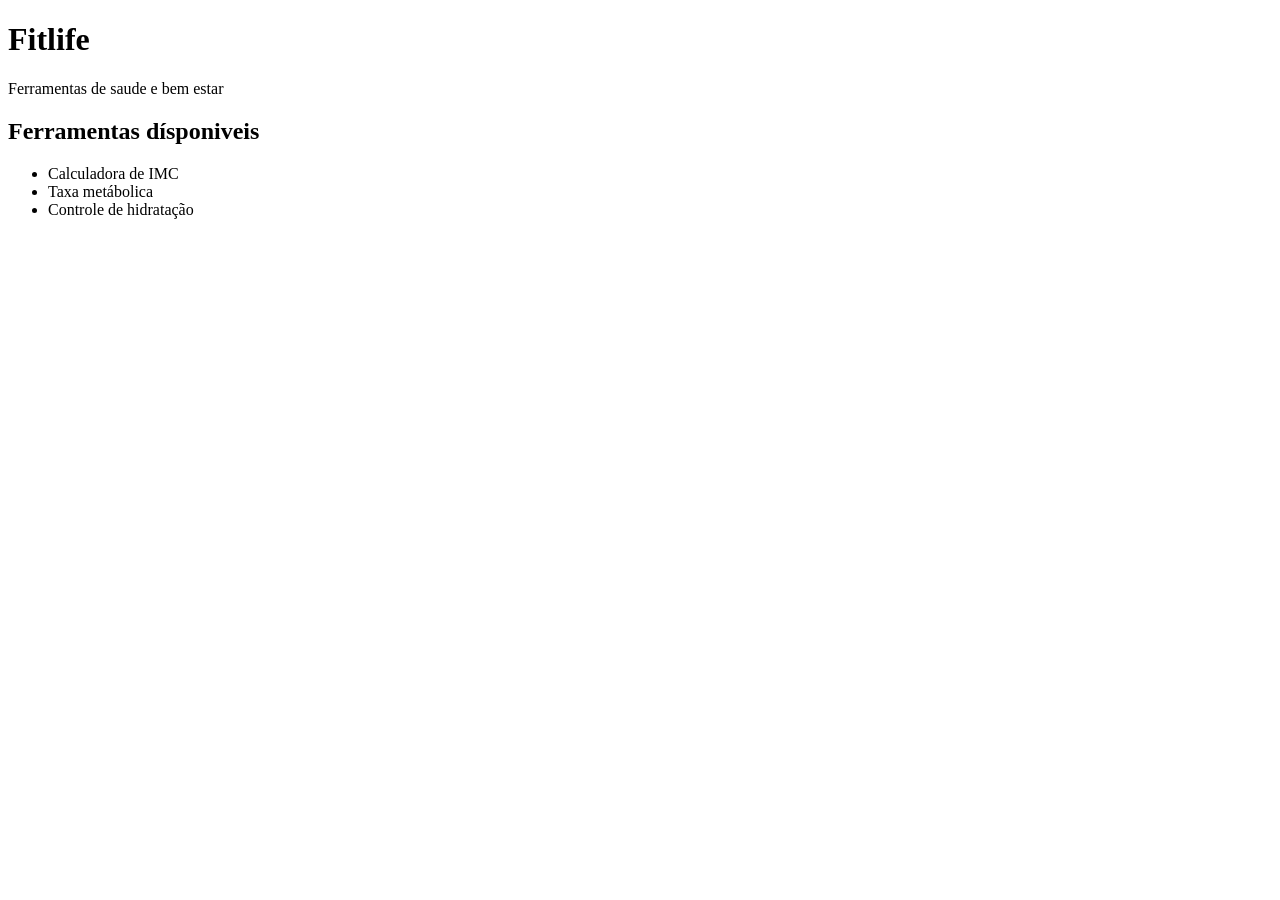
==== index.html @ 6e4029e2 "Add files via upload" ====
<!DOCTYPE html>
<html lang="pt-BR">
<head>
    <meta charset="UTF-8">
    <meta name="viewport" content="width=device-width, initial-scale=1.0">
    <title>Fitlife</title>
</head>
<body>
    
<h1>Fitlife</h1>

<p>Ferramentas de saude e bem estar</p>

<h2>Ferramentas dísponiveis</h2>

<ul>

    <li>Calculadora de IMC</li>
    <li>Taxa metábolica</li>
    <li>Controle de hidratação</li>

</ul>



</body>
</html>
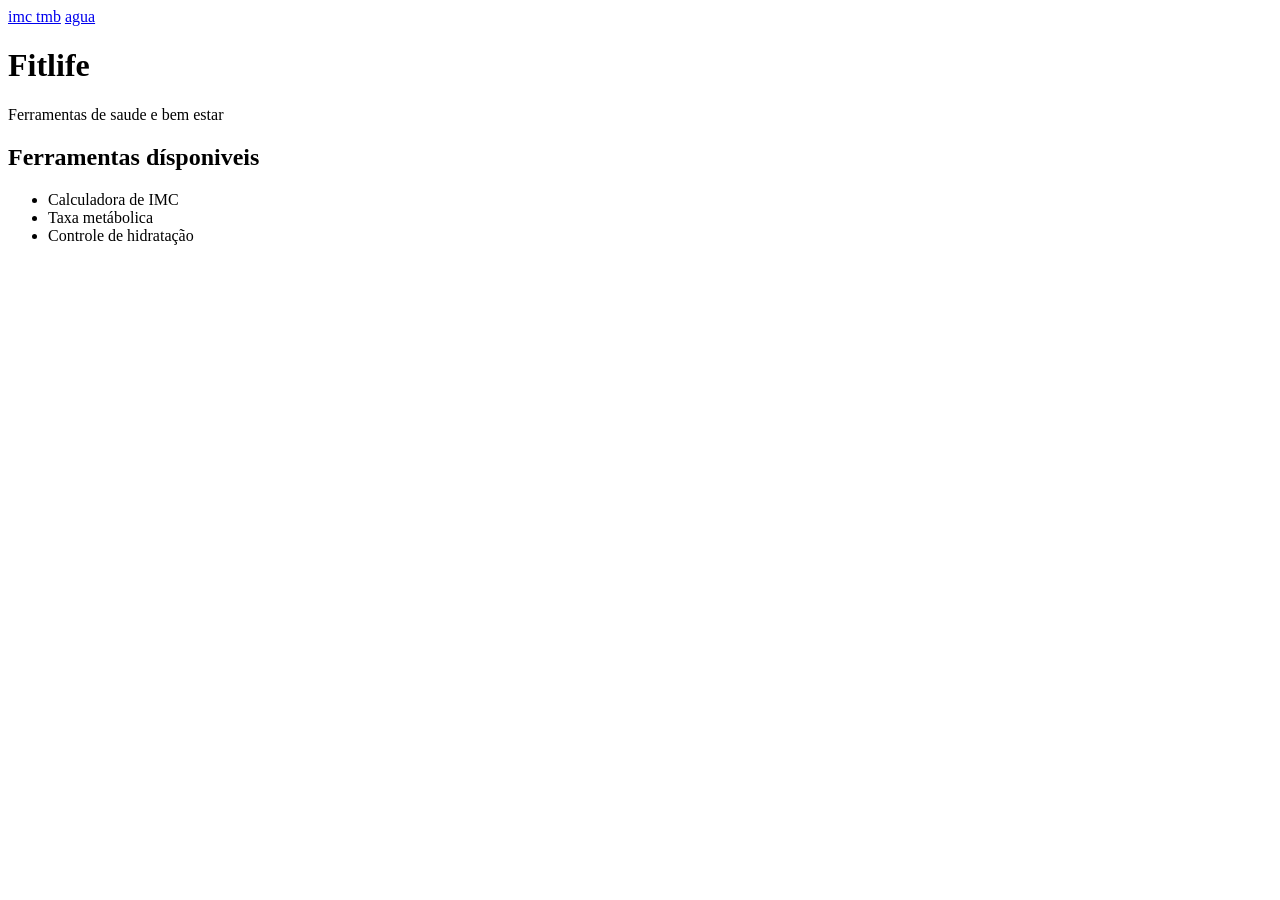
==== commit d4f80c1f: "adicionado conteudos nas paginas novas" ====
--- a/index.html
+++ b/index.html
@@ -7,6 +7,11 @@
 </head>
 <body>
     
+
+<a href="pages/imc.html"> imc </a>
+<a href="pages/tmb.html">tmb</a>
+<a href="pages/water.html">agua</a>
+     
 <h1>Fitlife</h1>
 
 <p>Ferramentas de saude e bem estar</p>
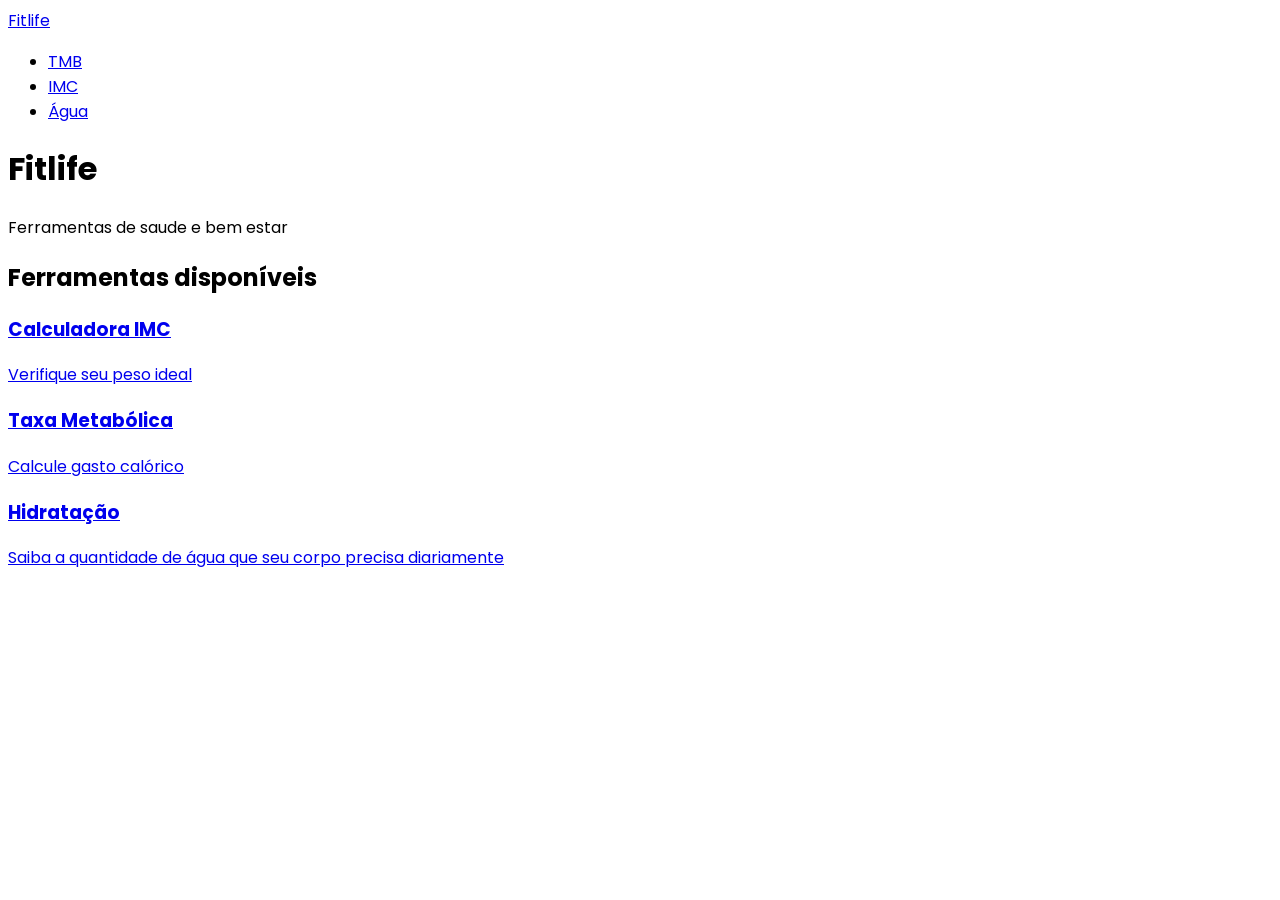
==== commit 8af7db3c: "Feito HTML semantico" ====
--- a/index.html
+++ b/index.html
@@ -3,28 +3,75 @@
 <head>
     <meta charset="UTF-8">
     <meta name="viewport" content="width=device-width, initial-scale=1.0">
+
+    <link rel="preconnect" href="https://fonts.googleapis.com">
+<link rel="preconnect" href="https://fonts.gstatic.com" crossorigin>
+<link href="https://fonts.googleapis.com/css2?family=Poppins:ital,wght@0,100;0,200;0,300;0,400;0,500;0,600;0,700;0,800;0,900;1,100;1,200;1,300;1,400;1,500;1,600;1,700;1,800;1,900&display=swap" rel="stylesheet">  
+
+
+      
     <title>Fitlife</title>
 </head>
-<body>
+<body style="font-family: poppins;">
     
+    <nav>
+    <a href="index.html">Fitlife</a>
 
-<a href="pages/imc.html"> imc </a>
-<a href="pages/tmb.html">tmb</a>
-<a href="pages/water.html">agua</a>
+    <ul>
+       <li><a href="pages/tmb.html">TMB</a></li>
+       <li><a href="pages/imc.html">IMC</a></li>
+       <li><a href="pages/water.html">Água</a></li>   
+    </ul>
+
+    </nav>
+
+   
+     <header>
+
+        <h1>Fitlife</h1>
+        <p>Ferramentas de saude e bem estar</p>
+
+
+     </header>
+
+
+     <main>
+
+        <section>
+
+
+            <h2>Ferramentas disponíveis</h2>
+
+            <a href="pages/imc.html">
+
+                <h3>Calculadora IMC</h3>
+                <p>Verifique seu peso ideal</p>
+            </a>
+
+            <a href="pages/imc.html">
+
+                <h3>Taxa Metabólica</h3>
+
+                <p>Calcule gasto calórico</p>
+
+
+            </a>
+
+            <a href="pages/water.html">
+
+                <h3>Hidratação</h3>
+                <p>Saiba a quantidade de água que seu corpo precisa diariamente</p>
+
+
+            </a>
+
+
+        </section>
+
+     </main>
      
-<h1>Fitlife</h1>
+     
 
-<p>Ferramentas de saude e bem estar</p>
-
-<h2>Ferramentas dísponiveis</h2>
-
-<ul>
-
-    <li>Calculadora de IMC</li>
-    <li>Taxa metábolica</li>
-    <li>Controle de hidratação</li>
-
-</ul>
 
 
 
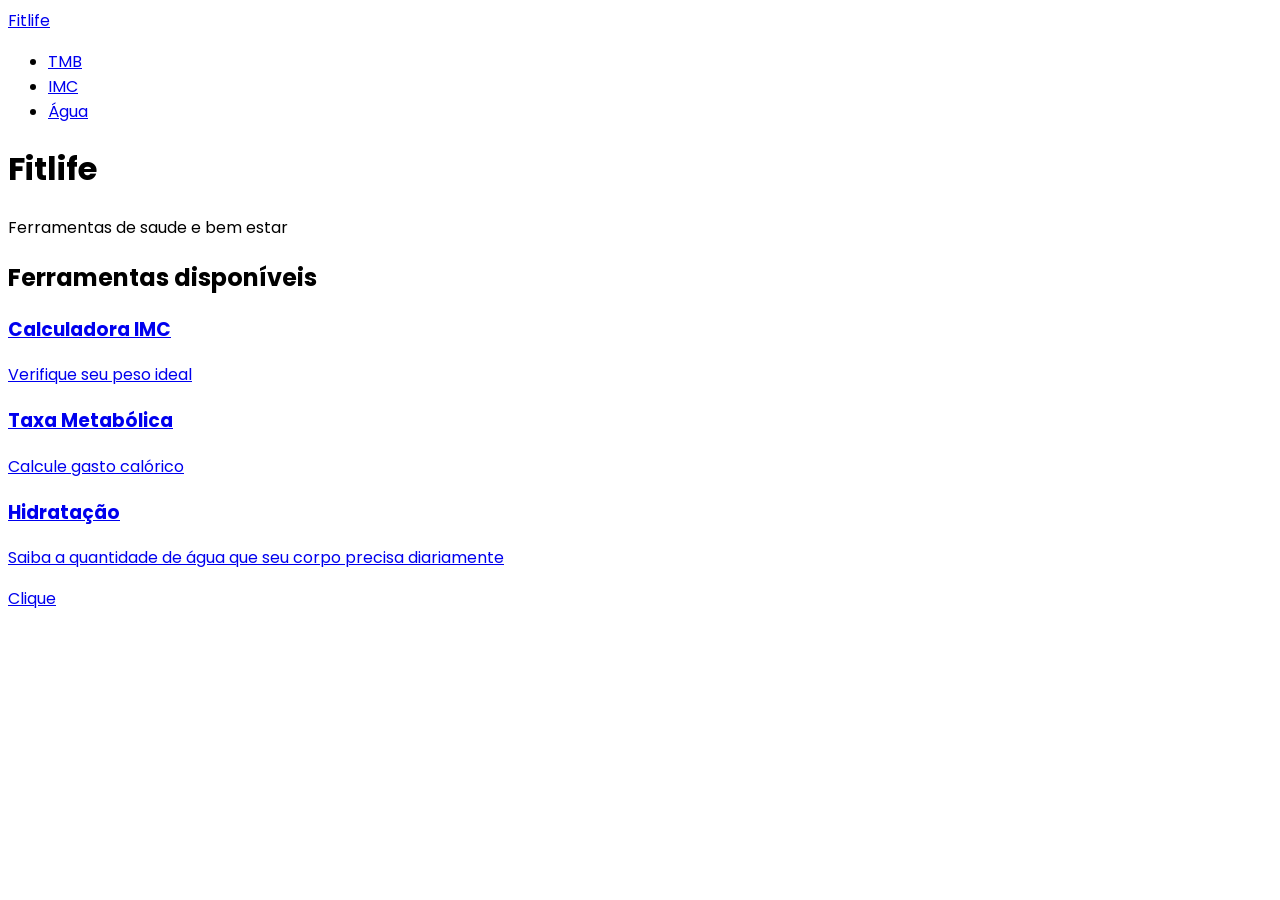
==== commit 62e67869: "finalizado html" ====
--- a/index.html
+++ b/index.html
@@ -34,6 +34,8 @@
 
      </header>
 
+ 
+
 
      <main>
 
@@ -48,7 +50,7 @@
                 <p>Verifique seu peso ideal</p>
             </a>
 
-            <a href="pages/imc.html">
+            <a href="pages/tmb.html">
 
                 <h3>Taxa Metabólica</h3>
 
@@ -65,6 +67,8 @@
 
             </a>
 
+            <a href="https://www.google.com">Clique</a>
+
 
         </section>
 
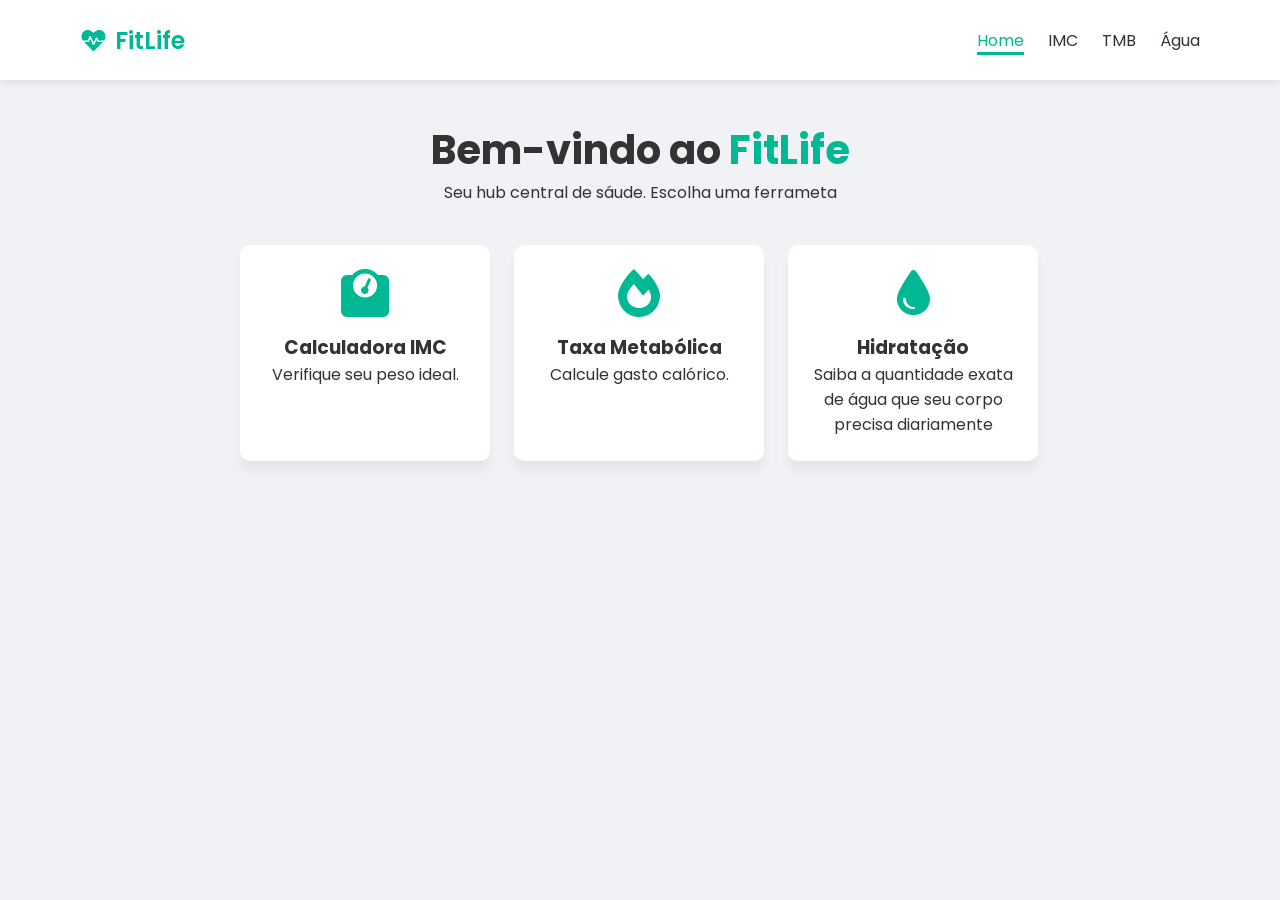
==== commit 4cfa856f: "Add files via upload" ====
--- a/index.html
+++ b/index.html
@@ -3,81 +3,55 @@
 <head>
     <meta charset="UTF-8">
     <meta name="viewport" content="width=device-width, initial-scale=1.0">
-
     <link rel="preconnect" href="https://fonts.googleapis.com">
-<link rel="preconnect" href="https://fonts.gstatic.com" crossorigin>
-<link href="https://fonts.googleapis.com/css2?family=Poppins:ital,wght@0,100;0,200;0,300;0,400;0,500;0,600;0,700;0,800;0,900;1,100;1,200;1,300;1,400;1,500;1,600;1,700;1,800;1,900&display=swap" rel="stylesheet">  
-
-
-      
+    <link rel="preconnect" href="https://fonts.gstatic.com" crossorigin>
+    <link rel="stylesheet" href="css/styles.css">
+    <link
+    rel="stylesheet"
+    href="https://cdnjs.cloudflare.com/ajax/libs/font-awesome/6.0.0/css/all.min.css"
+    />
+    <link href="https://fonts.googleapis.com/css2?family=Poppins:ital,wght@0,100;0,200;0,300;0,400;0,500;0,600;0,700;0,800;0,900;1,100;1,200;1,300;1,400;1,500;1,600;1,700;1,800;1,900&display=swap" rel="stylesheet">
     <title>Fitlife</title>
 </head>
-<body style="font-family: poppins;">
-    
+<body>  
+
     <nav>
-    <a href="index.html">Fitlife</a>
+        <a class="logo" href="index.html">
+            <i class="fas fa-heartbeat"></i> FitLife
+        </a>
 
-    <ul>
-       <li><a href="pages/tmb.html">TMB</a></li>
-       <li><a href="pages/imc.html">IMC</a></li>
-       <li><a href="pages/water.html">Água</a></li>   
-    </ul>
-
+        <ul class="nav-links">
+            <li><a class="nav-link" id="nav-active" href="index.html">Home</a></li>
+            <li><a class="nav-link" href="pages/imc.html">IMC</a></li>
+            <li><a class="nav-link" href="pages/tmb.html">TMB</a></li>
+            <li><a class="nav-link" href="pages/water.html">Água</a></li>
+        </ul>
     </nav>
 
-   
-     <header>
+    <header class="header-container">
+        <h1>Bem-vindo ao <span>FitLife</span></h1>
+        <p>Seu hub central de sáude. Escolha uma ferrameta</p>
+    </header>
 
-        <h1>Fitlife</h1>
-        <p>Ferramentas de saude e bem estar</p>
-
-
-     </header>
-
- 
-
-
-     <main>
-
-        <section>
-
-
-            <h2>Ferramentas disponíveis</h2>
-
-            <a href="pages/imc.html">
-
+    <main>
+        <section class="cards-section">
+            <a class="feature-card" href="pages/imc.html">
+                <i class="fas fa-weight"></i>
                 <h3>Calculadora IMC</h3>
-                <p>Verifique seu peso ideal</p>
+                <p>Verifique seu peso ideal.</p>
             </a>
-
-            <a href="pages/tmb.html">
-
+            <a class="feature-card" href="pages/tmb.html">
+                <i class="fas fa-fire"></i>
                 <h3>Taxa Metabólica</h3>
-
-                <p>Calcule gasto calórico</p>
-
-
+                <p>Calcule gasto calórico.</p>
             </a>
-
-            <a href="pages/water.html">
-
+            <a class="feature-card" href="pages/water.html">
+                <i class="fas fa-tint"></i>
                 <h3>Hidratação</h3>
-                <p>Saiba a quantidade de água que seu corpo precisa diariamente</p>
-
-
+                <p>Saiba a quantidade exata de água que seu corpo precisa diariamente</p>
             </a>
-
-            <a href="https://www.google.com">Clique</a>
-
-
         </section>
-
-     </main>
-     
-     
-
-
-
+    </main>
 
 </body>
 </html>
--- a/css/styles.css
+++ b/css/styles.css
@@ -0,0 +1,100 @@
+* {
+    margin: 0;
+    padding: 0;
+    box-sizing: border-box;
+}
+
+body {
+    font-family: 'Poppins', sans-serif;
+    background-color: #f0f2f5;
+    color: #333
+}
+
+nav {
+    /* flexbox */
+    display: flex;
+    justify-content: space-between;
+    align-items: center;
+
+    height: 80px;
+    background-color: #fff;
+    padding: 0 80px;
+    box-shadow: 0 2px 8px rgba(0 , 0, 0, 0.1);
+}
+
+.logo {
+    /* flexbox */
+    display: flex;
+    align-items: center;
+    gap: 8px;
+    font-size:24px;
+    color: #00b894;
+    text-decoration: none;
+    font-weight: 600;
+}
+
+.nav-links {
+    display: flex;
+    list-style: none;
+    gap: 24px
+}
+
+.nav-link {
+    text-decoration: none;
+    color: #2d3436;
+    font-size: 16px;
+}
+
+.nav-link:hover {
+    color: #00b894
+}
+
+#nav-active { 
+    border-bottom: 3px #00b894 solid;
+    color: #00b894
+}
+
+.header-container {
+    text-align: center;
+    padding: 40px 0;
+}
+
+.header-container h1 {
+    font-size: 40px;
+}
+
+.header-container span {
+    color: #00b894
+}
+
+main {
+    width: 800px;
+    margin: 0 auto;
+}
+
+.cards-section {
+    display: flex;
+    gap: 24px;
+    text-align: center;
+}
+
+.feature-card {
+    background-color: #fff;
+    color: #333;
+    padding: 24px;
+    border-radius: 10px;
+    text-align: center;
+    text-decoration: none;
+    box-shadow: 0 10px 10px rgba(0, 0, 0, 0.05);
+    width: 250px;
+}
+
+.feature-card:hover {
+    border: 2px solid #00b894;
+}
+
+.feature-card i {
+    font-size: 48px;
+    color: #00b894;
+    margin-bottom: 16px;
+}
